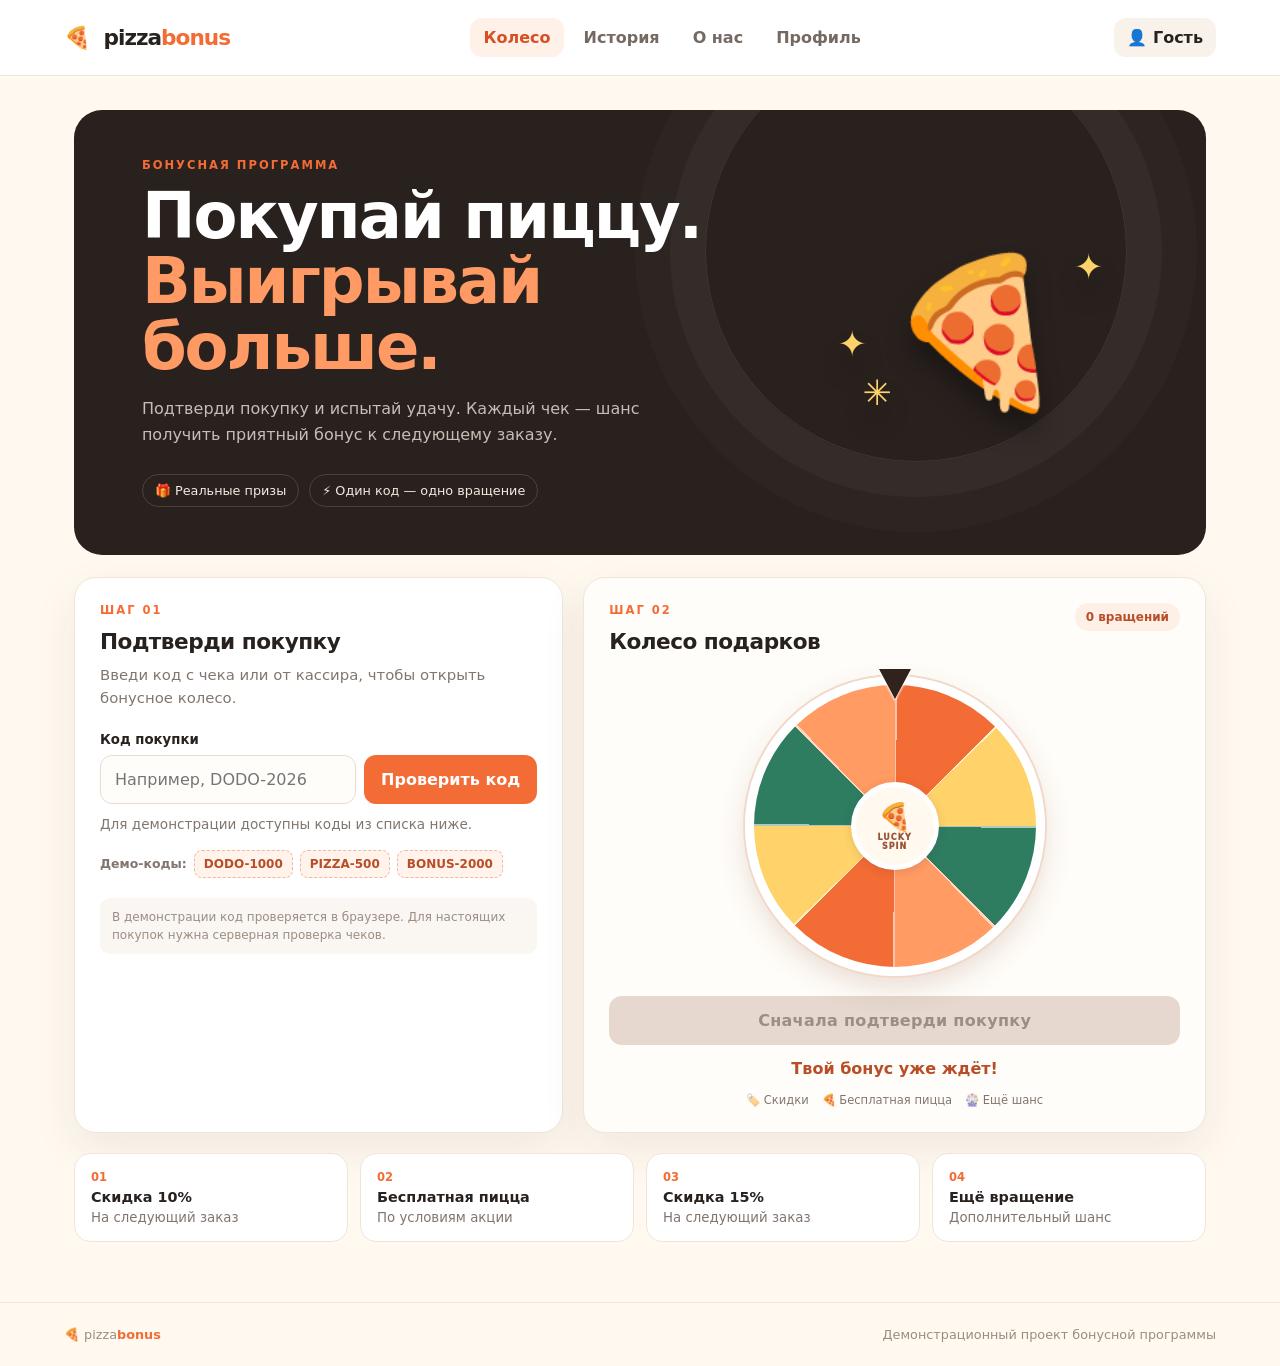
==== index.html @ da73149a "Add files via upload" ====
<!DOCTYPE html>
<html lang="ru">
<head>
  <meta charset="UTF-8">
  <meta name="viewport" content="width=device-width, initial-scale=1">
  <title>Pizza Bonus — бонусы за покупки</title>
  <link rel="stylesheet" href="style.css">
</head>
<body>
  <header class="topbar">
    <a class="brand" href="#" data-page="wheel"><span class="brand-mark">🍕</span> pizza<span>bonus</span></a>
    <nav>
      <button class="nav-link active" data-page="wheel">Колесо</button>
      <button class="nav-link" data-page="history">История</button>
      <button class="nav-link" data-page="about">О нас</button>
      <button class="nav-link" data-page="profile">Профиль</button>
    </nav>
    <button class="profile-mini" id="profileButton">👤 <span id="userLabel">Гость</span></button>
  </header>

  <main>
    <section id="page-wheel" class="page">
      <div class="hero">
        <div class="hero-copy">
          <span class="eyebrow">БОНУСНАЯ ПРОГРАММА</span>
          <h1>Покупай пиццу.<br><em>Выигрывай больше.</em></h1>
          <p>Подтверди покупку и испытай удачу. Каждый чек — шанс получить приятный бонус к следующему заказу.</p>
          <div class="hero-pills"><span>🎁 Реальные призы</span><span>⚡ Один код — одно вращение</span></div>
        </div>
        <div class="hero-art" aria-hidden="true"><div class="pizza-emoji">🍕</div><span class="spark s1">✦</span><span class="spark s2">✳</span><span class="spark s3">✦</span></div>
      </div>

      <div class="content-grid">
        <section class="panel code-panel">
          <div class="section-kicker">ШАГ 01</div>
          <h2>Подтверди покупку</h2>
          <p class="muted">Введи код с чека или от кассира, чтобы открыть бонусное колесо.</p>
          <label for="codeInput">Код покупки</label>
          <div class="code-row"><input id="codeInput" type="text" placeholder="Например, DODO-2026" autocomplete="off"><button id="checkCode">Проверить код</button></div>
          <div id="codeMessage" class="message" aria-live="polite">Для демонстрации доступны коды из списка ниже.</div>
          <div class="demo-codes"><b>Демо-коды:</b><button class="code-chip" data-code="DODO-1000">DODO-1000</button><button class="code-chip" data-code="PIZZA-500">PIZZA-500</button><button class="code-chip" data-code="BONUS-2000">BONUS-2000</button></div>
          <div class="purchase-note">В демонстрации код проверяется в браузере. Для настоящих покупок нужна серверная проверка чеков.</div>
        </section>

        <section class="panel wheel-panel">
          <div class="wheel-heading"><div><div class="section-kicker">ШАГ 02</div><h2>Колесо подарков</h2></div><span class="turns" id="turnsLabel">0 вращений</span></div>
          <div class="wheel-area">
            <div class="pointer"></div>
            <div class="wheel" id="wheel"><div class="wheel-center">🍕<small>LUCKY<br>SPIN</small></div></div>
          </div>
          <button id="spinButton" class="spin-button" disabled>Сначала подтверди покупку</button>
          <div id="prizeResult" class="prize-result">Твой бонус уже ждёт!</div>
          <div class="prize-legend"><span>🏷️ Скидки</span><span>🍕 Бесплатная пицца</span><span>🎡 Ещё шанс</span></div>
        </section>
      </div>

      <section class="prize-strip">
        <div><span>01</span><b>Скидка 10%</b><small>На следующий заказ</small></div>
        <div><span>02</span><b>Бесплатная пицца</b><small>По условиям акции</small></div>
        <div><span>03</span><b>Скидка 15%</b><small>На следующий заказ</small></div>
        <div><span>04</span><b>Ещё вращение</b><small>Дополнительный шанс</small></div>
      </section>
    </section>

    <section id="page-history" class="page hidden">
      <div class="page-title"><span class="eyebrow">ТВОЯ АКТИВНОСТЬ</span><h1>История вращений</h1><p>Все полученные бонусы собраны здесь.</p></div>
      <div class="panel"><div id="historyList" class="history-list"><div class="empty-state">Пока нет вращений. Подтверди покупку и попробуй удачу! 🎁</div></div></div>
    </section>

    <section id="page-about" class="page hidden">
      <div class="page-title"><span class="eyebrow">PIZZA BONUS</span><h1>Больше радости<br><em>с каждой покупкой.</em></h1><p>Мы превращаем обычный чек в возможность получить приятный подарок.</p></div>
      <div class="about-grid">
        <article class="panel about-card"><div class="about-icon">🧾</div><h2>1. Соверши покупку</h2><p>Сделай заказ в участвующей пиццерии и получи уникальный код подтверждения.</p></article>
        <article class="panel about-card"><div class="about-icon">🔐</div><h2>2. Подтверди чек</h2><p>Введи код на сайте. После проверки тебе станет доступно вращение колеса.</p></article>
        <article class="panel about-card"><div class="about-icon">🎉</div><h2>3. Забери бонус</h2><p>Получи скидку или подарок и используй его согласно условиям акции.</p></article>
      </div>
      <div class="panel terms"><h2>Правила участия</h2><ul><li>Каждый код покупки можно использовать только один раз.</li><li>Сумма и условия покупки определяются организатором акции.</li><li>Выигранный бонус сохраняется в истории браузера в этой демонстрационной версии.</li><li>Срок действия и условия использования приза должны быть указаны при запуске реальной акции.</li></ul></div>
    </section>

    <section id="page-profile" class="page hidden">
      <div class="page-title"><span class="eyebrow">ЛИЧНЫЙ КАБИНЕТ</span><h1>Твой профиль</h1><p>Профиль необязателен — можно участвовать и без регистрации.</p></div>
      <div class="profile-grid">
        <div class="panel">
          <div class="avatar">👤</div><h2>Информация о тебе</h2>
          <label for="nameInput">Как тебя называть?</label><input id="nameInput" type="text" maxlength="30" placeholder="Например, Сергей">
          <button id="saveProfile" class="primary full">Сохранить имя</button>
          <div id="profileMessage" class="message"></div>
        </div>
        <div class="panel stats-panel"><h2>Твоя статистика</h2><div class="stat"><span>Всего вращений</span><b id="profileSpins">0</b></div><div class="stat"><span>Выигранные бонусы</span><b id="profilePrizes">0</b></div><div class="stat"><span>Доступные вращения</span><b id="profileTurns">0</b></div></div>
      </div>
      <button id="resetData" class="text-button">Сбросить демонстрационные данные</button>
    </section>
  </main>

  <footer><span>🍕 pizza<strong>bonus</strong></span><span>Демонстрационный проект бонусной программы</span></footer>
  <script src="script.js"></script>
</body>
</html>
---- style.css ----
:root{--ink:#28221f;--muted:#81766f;--cream:#fff9f0;--paper:#fff;--orange:#f36b35;--orange-dark:#d94f24;--yellow:#ffd36a;--line:#f0e5d9;--green:#287d55;--shadow:0 16px 45px rgba(75,43,22,.08)}
*{box-sizing:border-box}body{margin:0;background:var(--cream);color:var(--ink);font-family:Inter,ui-sans-serif,system-ui,-apple-system,"Segoe UI",sans-serif}button,input{font:inherit}button{cursor:pointer}.topbar{height:76px;padding:0 max(5vw,22px);display:flex;align-items:center;justify-content:space-between;background:#fff;border-bottom:1px solid var(--line);position:sticky;top:0;z-index:10}.brand{text-decoration:none;color:var(--ink);font-size:1.35rem;font-weight:900;letter-spacing:-1px}.brand span:last-child,.brand-mark{color:var(--orange)}.brand-mark{margin-right:7px}.topbar nav{display:flex;gap:7px}.nav-link,.profile-mini{border:0;background:transparent;color:#756a63;padding:10px 13px;border-radius:12px;font-weight:700}.nav-link.active,.nav-link:hover{background:#fff0e8;color:var(--orange-dark)}.profile-mini{background:#f8f2eb;color:var(--ink)}main{max-width:1180px;margin:auto;padding:34px 24px 60px}.page{animation:appear .3s ease}@keyframes appear{from{opacity:.4;transform:translateY(6px)}to{opacity:1;transform:none}}.hidden{display:none!important}.hero{background:#29211e;border-radius:28px;color:#fff;padding:48px 6%;display:flex;align-items:center;justify-content:space-between;overflow:hidden;min-height:280px;position:relative}.hero:after{content:"";position:absolute;width:420px;height:420px;border:1px solid #ffffff18;border-radius:50%;right:7%;top:-70px;box-shadow:0 0 0 35px #ffffff08,0 0 0 70px #ffffff05}.hero-copy{max-width:600px;z-index:1}.eyebrow,.section-kicker{font-size:.72rem;font-weight:900;letter-spacing:2px;color:var(--orange);display:block;margin-bottom:12px}.hero h1,.page-title h1{font-size:clamp(2.2rem,5vw,4rem);line-height:1.02;letter-spacing:-2px;margin:0 0 16px}.hero h1 em,.page-title h1 em{color:#ff9a65;font-style:normal}.hero p,.page-title p{color:#c8bdb5;line-height:1.65;max-width:550px}.hero-pills{display:flex;flex-wrap:wrap;gap:10px;margin-top:25px}.hero-pills span{font-size:.8rem;border:1px solid #ffffff25;border-radius:30px;padding:8px 12px;color:#f4e9df}.hero-art{font-size:145px;z-index:1;position:relative;filter:drop-shadow(0 18px 12px #0005);margin-right:7%}.spark{position:absolute;color:var(--yellow);font-size:35px}.s1{top:0;right:-35px}.s2{bottom:5px;left:-25px}.s3{top:45%;left:-50px}.content-grid{display:grid;grid-template-columns:.88fr 1.12fr;gap:20px;margin-top:22px}.panel{background:var(--paper);border:1px solid var(--line);border-radius:22px;padding:25px;box-shadow:var(--shadow)}.panel h2{font-size:1.35rem;letter-spacing:-.5px;margin:0 0 10px}.muted{color:var(--muted);font-size:.93rem;line-height:1.55;margin:0 0 22px}.panel label{display:block;font-size:.83rem;font-weight:800;margin:16px 0 8px}.code-row{display:flex;gap:8px}.code-row input,.profile-grid input{min-width:0;flex:1;width:100%;border:1px solid #e9ddd2;border-radius:12px;padding:14px;background:#fffdfa;outline:none}.code-row input:focus,.profile-grid input:focus{border-color:var(--orange);box-shadow:0 0 0 3px #f36b3518}.code-row button,.primary{border:0;border-radius:12px;background:var(--orange);color:white;padding:0 17px;font-weight:800}.code-row button:hover,.primary:hover,.spin-button:not(:disabled):hover{background:var(--orange-dark)}.message{font-size:.85rem;color:var(--muted);min-height:22px;margin-top:12px}.message.success{color:var(--green)}.message.error{color:#c74432}.demo-codes{display:flex;align-items:center;gap:7px;flex-wrap:wrap;margin-top:12px;font-size:.78rem;color:var(--muted)}.code-chip{background:#fff3eb;color:#b94d27;border:1px dashed #f0b99e;border-radius:8px;padding:6px 9px;font-size:.75rem;font-weight:800}.purchase-note{font-size:.75rem;line-height:1.5;color:#9b8d82;background:#faf6f1;padding:10px 12px;border-radius:10px;margin-top:20px}.wheel-panel{background:#fffdf9}.wheel-heading{display:flex;justify-content:space-between;align-items:flex-start}.turns{background:#fff0e7;color:#b84d28;padding:7px 11px;border-radius:20px;font-size:.75rem;font-weight:800}.wheel-area{width:min(300px,85vw);height:min(300px,85vw);margin:12px auto 20px;position:relative}.wheel{width:100%;height:100%;border-radius:50%;border:9px solid #fff;box-shadow:0 0 0 2px #f2d8c8,0 12px 28px #7a43252b;position:relative;transition:transform 4.2s cubic-bezier(.12,.72,.12,1);background:conic-gradient(#f36b35 0deg 45deg,#ffd36a 45deg 90deg,#2e7d61 90deg 135deg,#ff9b63 135deg 180deg,#f36b35 180deg 225deg,#ffd36a 225deg 270deg,#2e7d61 270deg 315deg,#ff9b63 315deg 360deg)}.wheel:before{content:"";position:absolute;inset:0;border-radius:50%;background:repeating-conic-gradient(from 0deg,#fff9 0deg 1deg,transparent 1deg 45deg)}.wheel-center{position:absolute;z-index:1;left:50%;top:50%;transform:translate(-50%,-50%);width:88px;height:88px;border-radius:50%;background:#fff9f0;border:5px solid white;box-shadow:0 2px 10px #4222;display:flex;flex-direction:column;align-items:center;justify-content:center;font-size:27px}.wheel-center small{font-size:8px;letter-spacing:1px;font-weight:1000;color:#9a5434;text-align:center}.pointer{position:absolute;z-index:2;top:-7px;left:50%;transform:translateX(-50%);width:0;height:0;border-left:16px solid transparent;border-right:16px solid transparent;border-top:30px solid #30231d;filter:drop-shadow(0 2px 1px #fff)}.spin-button{width:100%;border:0;border-radius:13px;padding:15px;background:var(--orange);color:white;font-weight:900;letter-spacing:.3px}.spin-button:disabled{background:#e6d8ce;color:#9b8e85;cursor:not-allowed}.prize-result{text-align:center;min-height:26px;margin:14px 0 8px;font-weight:800;color:#b94d27}.prize-legend{display:flex;justify-content:center;gap:13px;flex-wrap:wrap;font-size:.72rem;color:var(--muted)}.prize-strip{display:grid;grid-template-columns:repeat(4,1fr);gap:12px;margin-top:20px}.prize-strip>div{background:#fff;border:1px solid var(--line);border-radius:16px;padding:16px;display:grid;gap:5px}.prize-strip span{color:var(--orange);font-size:.72rem;font-weight:900}.prize-strip b{font-size:.9rem}.prize-strip small{color:var(--muted)}.page-title{padding:38px 5px 25px}.page-title h1{font-size:clamp(2.3rem,5vw,3.6rem)}.page-title p{color:var(--muted)}.history-list{display:grid;gap:10px}.history-item{display:flex;align-items:center;justify-content:space-between;gap:15px;padding:15px;background:#fffaf5;border:1px solid var(--line);border-radius:14px}.history-item b{display:block}.history-item small{color:var(--muted)}.prize-tag{background:#eaf5ee;color:#287d55;padding:8px 11px;border-radius:20px;font-weight:800;font-size:.8rem;white-space:nowrap}.empty-state{text-align:center;padding:38px 15px;color:var(--muted)}.about-grid{display:grid;grid-template-columns:repeat(3,1fr);gap:16px}.about-icon{font-size:2rem;margin-bottom:18px}.about-card p,.terms li{color:var(--muted);line-height:1.65;font-size:.92rem}.terms{margin-top:18px}.terms ul{padding-left:20px}.profile-grid{display:grid;grid-template-columns:1fr 1fr;gap:18px}.avatar{width:60px;height:60px;background:#fff0e7;border-radius:18px;display:grid;place-items:center;font-size:1.8rem;margin-bottom:16px}.primary.full{width:100%;padding:13px;margin-top:13px}.stat{display:flex;justify-content:space-between;padding:17px 0;border-bottom:1px solid var(--line);color:var(--muted)}.stat b{font-size:1.2rem;color:var(--ink)}.text-button{margin-top:22px;border:0;background:transparent;color:#a18f82;text-decoration:underline;padding:8px 0}footer{border-top:1px solid var(--line);padding:24px max(5vw,22px);display:flex;justify-content:space-between;color:#9a8c81;font-size:.8rem}footer strong{color:var(--orange)}
@media(max-width:800px){.topbar{height:auto;min-height:68px;flex-wrap:wrap;padding:13px 18px;gap:10px}.topbar nav{order:3;width:100%;overflow:auto}.nav-link{white-space:nowrap;padding:8px 10px;font-size:.82rem}.profile-mini{margin-left:auto}.content-grid{grid-template-columns:1fr}.hero{padding:34px 7%;min-height:250px}.hero-art{font-size:105px;margin-right:0}.prize-strip{grid-template-columns:repeat(2,1fr)}.about-grid{grid-template-columns:1fr}.profile-grid{grid-template-columns:1fr}}
@media(max-width:480px){main{padding:20px 14px 40px}.hero{border-radius:20px}.hero-art{position:absolute;right:0;bottom:0;opacity:.25;font-size:120px}.hero-copy{position:relative;z-index:2}.hero h1{font-size:2.5rem}.panel{padding:20px}.code-row{flex-direction:column}.code-row button{padding:13px}.prize-strip{gap:8px}.prize-strip>div{padding:12px}footer{gap:8px;flex-direction:column}}
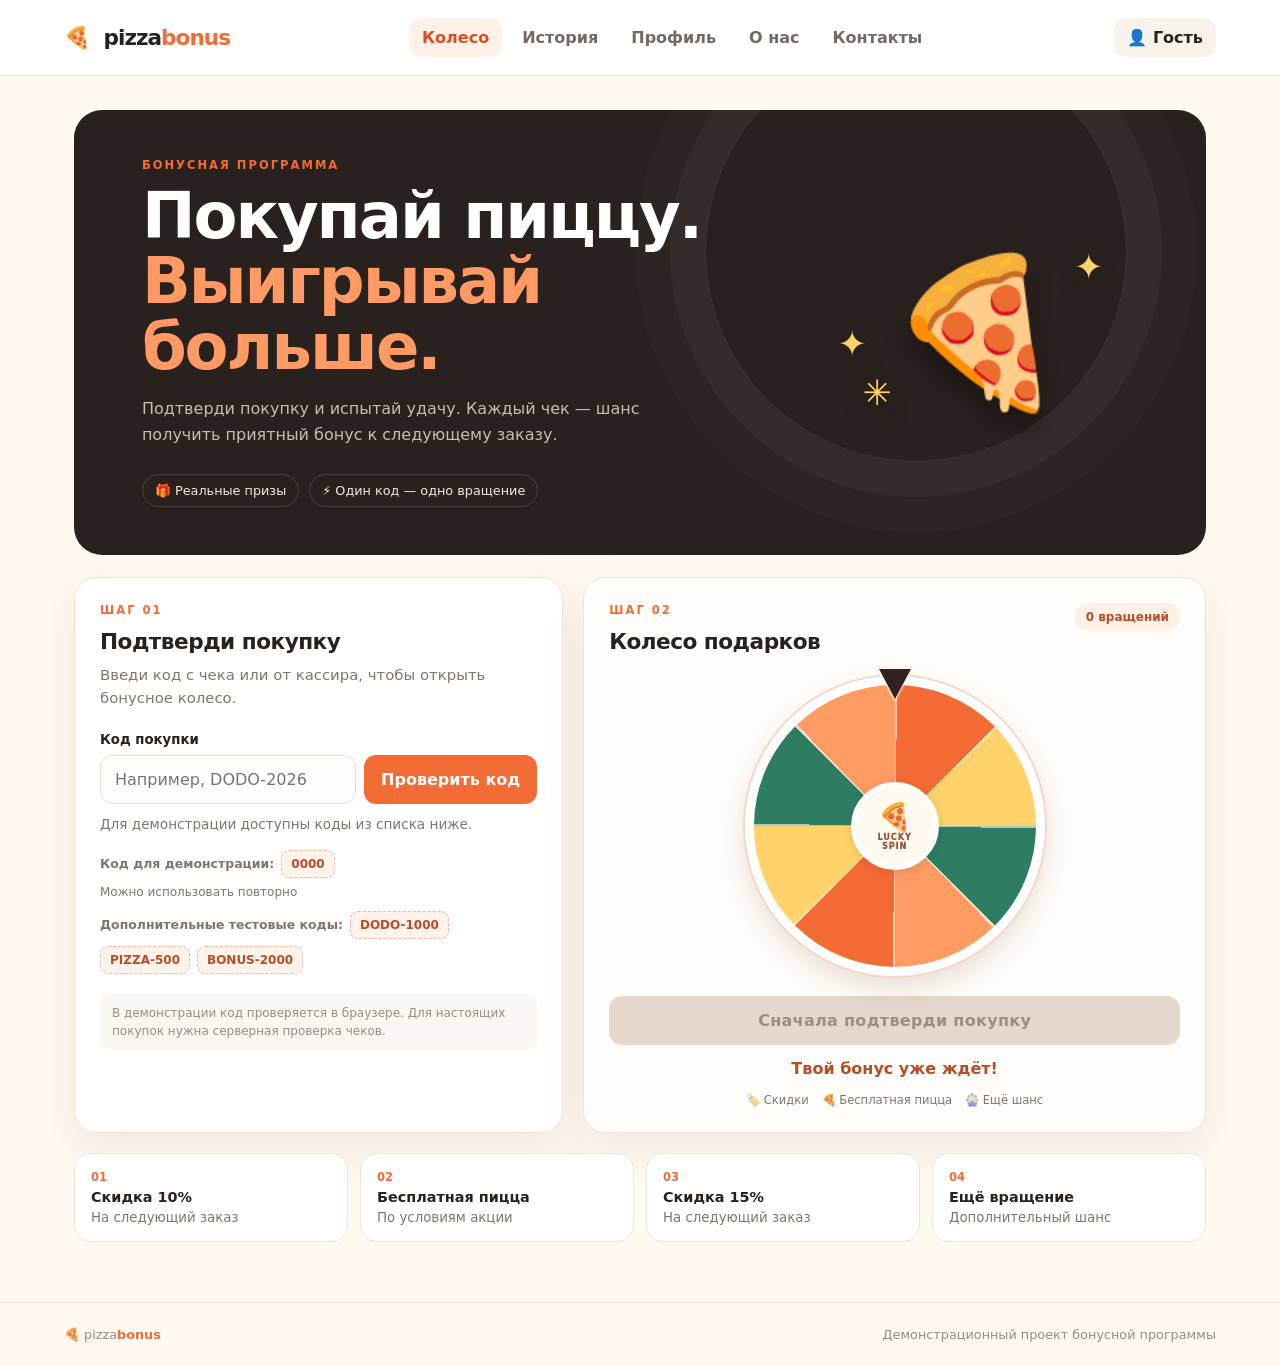
==== commit 69d5864e: "Add files via upload" ====
--- a/index.html
+++ b/index.html
@@ -12,8 +12,9 @@
     <nav>
       <button class="nav-link active" data-page="wheel">Колесо</button>
       <button class="nav-link" data-page="history">История</button>
+      <button class="nav-link" data-page="profile">Профиль</button>
       <button class="nav-link" data-page="about">О нас</button>
-      <button class="nav-link" data-page="profile">Профиль</button>
+      <button class="nav-link" data-page="contacts">Контакты</button>
     </nav>
     <button class="profile-mini" id="profileButton">👤 <span id="userLabel">Гость</span></button>
   </header>
@@ -38,7 +39,8 @@
           <label for="codeInput">Код покупки</label>
           <div class="code-row"><input id="codeInput" type="text" placeholder="Например, DODO-2026" autocomplete="off"><button id="checkCode">Проверить код</button></div>
           <div id="codeMessage" class="message" aria-live="polite">Для демонстрации доступны коды из списка ниже.</div>
-          <div class="demo-codes"><b>Демо-коды:</b><button class="code-chip" data-code="DODO-1000">DODO-1000</button><button class="code-chip" data-code="PIZZA-500">PIZZA-500</button><button class="code-chip" data-code="BONUS-2000">BONUS-2000</button></div>
+          <div class="demo-codes"><b>Код для демонстрации:</b><button class="code-chip" data-code="0000">0000</button><span class="demo-hint">Можно использовать повторно</span></div>
+          <div class="demo-codes"><b>Дополнительные тестовые коды:</b><button class="code-chip" data-code="DODO-1000">DODO-1000</button><button class="code-chip" data-code="PIZZA-500">PIZZA-500</button><button class="code-chip" data-code="BONUS-2000">BONUS-2000</button></div>
           <div class="purchase-note">В демонстрации код проверяется в браузере. Для настоящих покупок нужна серверная проверка чеков.</div>
         </section>
 
@@ -74,7 +76,8 @@
         <article class="panel about-card"><div class="about-icon">🔐</div><h2>2. Подтверди чек</h2><p>Введи код на сайте. После проверки тебе станет доступно вращение колеса.</p></article>
         <article class="panel about-card"><div class="about-icon">🎉</div><h2>3. Забери бонус</h2><p>Получи скидку или подарок и используй его согласно условиям акции.</p></article>
       </div>
-      <div class="panel terms"><h2>Правила участия</h2><ul><li>Каждый код покупки можно использовать только один раз.</li><li>Сумма и условия покупки определяются организатором акции.</li><li>Выигранный бонус сохраняется в истории браузера в этой демонстрационной версии.</li><li>Срок действия и условия использования приза должны быть указаны при запуске реальной акции.</li></ul></div>
+      <div class="panel terms"><h2>Правила участия</h2><ul><li>Каждый обычный код покупки можно использовать только один раз.</li><li>Код 0000 предназначен только для демонстрации и может использоваться повторно.</li><li>Сумма и условия покупки определяются организатором акции.</li><li>Выигранный бонус сохраняется в истории браузера в этой демонстрационной версии.</li><li>Срок действия и условия использования приза должны быть указаны при запуске реальной акции.</li></ul></div>
+      <div class="location-note"><span>📍</span><div><b>Место создания проекта</b><small>Нижний Новгород, ВГУВТ</small></div></div>
     </section>
 
     <section id="page-profile" class="page hidden">
@@ -90,6 +93,14 @@
       </div>
       <button id="resetData" class="text-button">Сбросить демонстрационные данные</button>
     </section>
+
+    <section id="page-contacts" class="page hidden">
+      <div class="page-title"><span class="eyebrow">СВЯЗЬ С АВТОРАМИ</span><h1>Контакты</h1><p>Создатели и разработчики проекта Pizza Bonus.</p></div>
+      <div class="contacts-grid">
+        <article class="panel contact-card"><div class="contact-avatar">👨‍💻</div><span class="section-kicker">СОЗДАТЕЛЬ 01</span><h2>Имя первого создателя</h2><p>Здесь можно указать контактные данные: телефон, электронную почту или Telegram.</p><div class="contact-placeholder">Контактные данные будут добавлены</div></article>
+        <article class="panel contact-card"><div class="contact-avatar">👨‍💻</div><span class="section-kicker">СОЗДАТЕЛЬ 02</span><h2>Имя второго создателя</h2><p>Здесь можно указать контактные данные: телефон, электронную почту или Telegram.</p><div class="contact-placeholder">Контактные данные будут добавлены</div></article>
+      </div>
+    </section>
   </main>
 
   <footer><span>🍕 pizza<strong>bonus</strong></span><span>Демонстрационный проект бонусной программы</span></footer>
--- a/style.css
+++ b/style.css
@@ -2,3 +2,7 @@
 *{box-sizing:border-box}body{margin:0;background:var(--cream);color:var(--ink);font-family:Inter,ui-sans-serif,system-ui,-apple-system,"Segoe UI",sans-serif}button,input{font:inherit}button{cursor:pointer}.topbar{height:76px;padding:0 max(5vw,22px);display:flex;align-items:center;justify-content:space-between;background:#fff;border-bottom:1px solid var(--line);position:sticky;top:0;z-index:10}.brand{text-decoration:none;color:var(--ink);font-size:1.35rem;font-weight:900;letter-spacing:-1px}.brand span:last-child,.brand-mark{color:var(--orange)}.brand-mark{margin-right:7px}.topbar nav{display:flex;gap:7px}.nav-link,.profile-mini{border:0;background:transparent;color:#756a63;padding:10px 13px;border-radius:12px;font-weight:700}.nav-link.active,.nav-link:hover{background:#fff0e8;color:var(--orange-dark)}.profile-mini{background:#f8f2eb;color:var(--ink)}main{max-width:1180px;margin:auto;padding:34px 24px 60px}.page{animation:appear .3s ease}@keyframes appear{from{opacity:.4;transform:translateY(6px)}to{opacity:1;transform:none}}.hidden{display:none!important}.hero{background:#29211e;border-radius:28px;color:#fff;padding:48px 6%;display:flex;align-items:center;justify-content:space-between;overflow:hidden;min-height:280px;position:relative}.hero:after{content:"";position:absolute;width:420px;height:420px;border:1px solid #ffffff18;border-radius:50%;right:7%;top:-70px;box-shadow:0 0 0 35px #ffffff08,0 0 0 70px #ffffff05}.hero-copy{max-width:600px;z-index:1}.eyebrow,.section-kicker{font-size:.72rem;font-weight:900;letter-spacing:2px;color:var(--orange);display:block;margin-bottom:12px}.hero h1,.page-title h1{font-size:clamp(2.2rem,5vw,4rem);line-height:1.02;letter-spacing:-2px;margin:0 0 16px}.hero h1 em,.page-title h1 em{color:#ff9a65;font-style:normal}.hero p,.page-title p{color:#c8bdb5;line-height:1.65;max-width:550px}.hero-pills{display:flex;flex-wrap:wrap;gap:10px;margin-top:25px}.hero-pills span{font-size:.8rem;border:1px solid #ffffff25;border-radius:30px;padding:8px 12px;color:#f4e9df}.hero-art{font-size:145px;z-index:1;position:relative;filter:drop-shadow(0 18px 12px #0005);margin-right:7%}.spark{position:absolute;color:var(--yellow);font-size:35px}.s1{top:0;right:-35px}.s2{bottom:5px;left:-25px}.s3{top:45%;left:-50px}.content-grid{display:grid;grid-template-columns:.88fr 1.12fr;gap:20px;margin-top:22px}.panel{background:var(--paper);border:1px solid var(--line);border-radius:22px;padding:25px;box-shadow:var(--shadow)}.panel h2{font-size:1.35rem;letter-spacing:-.5px;margin:0 0 10px}.muted{color:var(--muted);font-size:.93rem;line-height:1.55;margin:0 0 22px}.panel label{display:block;font-size:.83rem;font-weight:800;margin:16px 0 8px}.code-row{display:flex;gap:8px}.code-row input,.profile-grid input{min-width:0;flex:1;width:100%;border:1px solid #e9ddd2;border-radius:12px;padding:14px;background:#fffdfa;outline:none}.code-row input:focus,.profile-grid input:focus{border-color:var(--orange);box-shadow:0 0 0 3px #f36b3518}.code-row button,.primary{border:0;border-radius:12px;background:var(--orange);color:white;padding:0 17px;font-weight:800}.code-row button:hover,.primary:hover,.spin-button:not(:disabled):hover{background:var(--orange-dark)}.message{font-size:.85rem;color:var(--muted);min-height:22px;margin-top:12px}.message.success{color:var(--green)}.message.error{color:#c74432}.demo-codes{display:flex;align-items:center;gap:7px;flex-wrap:wrap;margin-top:12px;font-size:.78rem;color:var(--muted)}.code-chip{background:#fff3eb;color:#b94d27;border:1px dashed #f0b99e;border-radius:8px;padding:6px 9px;font-size:.75rem;font-weight:800}.purchase-note{font-size:.75rem;line-height:1.5;color:#9b8d82;background:#faf6f1;padding:10px 12px;border-radius:10px;margin-top:20px}.wheel-panel{background:#fffdf9}.wheel-heading{display:flex;justify-content:space-between;align-items:flex-start}.turns{background:#fff0e7;color:#b84d28;padding:7px 11px;border-radius:20px;font-size:.75rem;font-weight:800}.wheel-area{width:min(300px,85vw);height:min(300px,85vw);margin:12px auto 20px;position:relative}.wheel{width:100%;height:100%;border-radius:50%;border:9px solid #fff;box-shadow:0 0 0 2px #f2d8c8,0 12px 28px #7a43252b;position:relative;transition:transform 4.2s cubic-bezier(.12,.72,.12,1);background:conic-gradient(#f36b35 0deg 45deg,#ffd36a 45deg 90deg,#2e7d61 90deg 135deg,#ff9b63 135deg 180deg,#f36b35 180deg 225deg,#ffd36a 225deg 270deg,#2e7d61 270deg 315deg,#ff9b63 315deg 360deg)}.wheel:before{content:"";position:absolute;inset:0;border-radius:50%;background:repeating-conic-gradient(from 0deg,#fff9 0deg 1deg,transparent 1deg 45deg)}.wheel-center{position:absolute;z-index:1;left:50%;top:50%;transform:translate(-50%,-50%);width:88px;height:88px;border-radius:50%;background:#fff9f0;border:5px solid white;box-shadow:0 2px 10px #4222;display:flex;flex-direction:column;align-items:center;justify-content:center;font-size:27px}.wheel-center small{font-size:8px;letter-spacing:1px;font-weight:1000;color:#9a5434;text-align:center}.pointer{position:absolute;z-index:2;top:-7px;left:50%;transform:translateX(-50%);width:0;height:0;border-left:16px solid transparent;border-right:16px solid transparent;border-top:30px solid #30231d;filter:drop-shadow(0 2px 1px #fff)}.spin-button{width:100%;border:0;border-radius:13px;padding:15px;background:var(--orange);color:white;font-weight:900;letter-spacing:.3px}.spin-button:disabled{background:#e6d8ce;color:#9b8e85;cursor:not-allowed}.prize-result{text-align:center;min-height:26px;margin:14px 0 8px;font-weight:800;color:#b94d27}.prize-legend{display:flex;justify-content:center;gap:13px;flex-wrap:wrap;font-size:.72rem;color:var(--muted)}.prize-strip{display:grid;grid-template-columns:repeat(4,1fr);gap:12px;margin-top:20px}.prize-strip>div{background:#fff;border:1px solid var(--line);border-radius:16px;padding:16px;display:grid;gap:5px}.prize-strip span{color:var(--orange);font-size:.72rem;font-weight:900}.prize-strip b{font-size:.9rem}.prize-strip small{color:var(--muted)}.page-title{padding:38px 5px 25px}.page-title h1{font-size:clamp(2.3rem,5vw,3.6rem)}.page-title p{color:var(--muted)}.history-list{display:grid;gap:10px}.history-item{display:flex;align-items:center;justify-content:space-between;gap:15px;padding:15px;background:#fffaf5;border:1px solid var(--line);border-radius:14px}.history-item b{display:block}.history-item small{color:var(--muted)}.prize-tag{background:#eaf5ee;color:#287d55;padding:8px 11px;border-radius:20px;font-weight:800;font-size:.8rem;white-space:nowrap}.empty-state{text-align:center;padding:38px 15px;color:var(--muted)}.about-grid{display:grid;grid-template-columns:repeat(3,1fr);gap:16px}.about-icon{font-size:2rem;margin-bottom:18px}.about-card p,.terms li{color:var(--muted);line-height:1.65;font-size:.92rem}.terms{margin-top:18px}.terms ul{padding-left:20px}.profile-grid{display:grid;grid-template-columns:1fr 1fr;gap:18px}.avatar{width:60px;height:60px;background:#fff0e7;border-radius:18px;display:grid;place-items:center;font-size:1.8rem;margin-bottom:16px}.primary.full{width:100%;padding:13px;margin-top:13px}.stat{display:flex;justify-content:space-between;padding:17px 0;border-bottom:1px solid var(--line);color:var(--muted)}.stat b{font-size:1.2rem;color:var(--ink)}.text-button{margin-top:22px;border:0;background:transparent;color:#a18f82;text-decoration:underline;padding:8px 0}footer{border-top:1px solid var(--line);padding:24px max(5vw,22px);display:flex;justify-content:space-between;color:#9a8c81;font-size:.8rem}footer strong{color:var(--orange)}
 @media(max-width:800px){.topbar{height:auto;min-height:68px;flex-wrap:wrap;padding:13px 18px;gap:10px}.topbar nav{order:3;width:100%;overflow:auto}.nav-link{white-space:nowrap;padding:8px 10px;font-size:.82rem}.profile-mini{margin-left:auto}.content-grid{grid-template-columns:1fr}.hero{padding:34px 7%;min-height:250px}.hero-art{font-size:105px;margin-right:0}.prize-strip{grid-template-columns:repeat(2,1fr)}.about-grid{grid-template-columns:1fr}.profile-grid{grid-template-columns:1fr}}
 @media(max-width:480px){main{padding:20px 14px 40px}.hero{border-radius:20px}.hero-art{position:absolute;right:0;bottom:0;opacity:.25;font-size:120px}.hero-copy{position:relative;z-index:2}.hero h1{font-size:2.5rem}.panel{padding:20px}.code-row{flex-direction:column}.code-row button{padding:13px}.prize-strip{gap:8px}.prize-strip>div{padding:12px}footer{gap:8px;flex-direction:column}}
+
+/* Дополнительные блоки проекта */
+.demo-hint{color:var(--muted);font-size:.75rem}.location-note{display:flex;align-items:center;gap:13px;margin-top:18px;padding:18px 20px;background:#fff;border:1px solid var(--line);border-radius:16px}.location-note>span{font-size:1.7rem}.location-note b,.location-note small{display:block}.location-note small{color:var(--muted);margin-top:4px}.contacts-grid{display:grid;grid-template-columns:repeat(2,minmax(0,1fr));gap:18px}.contact-card{min-height:250px}.contact-avatar{width:58px;height:58px;display:grid;place-items:center;border-radius:17px;background:#fff0e7;font-size:1.8rem;margin-bottom:18px}.contact-card h2{margin:0 0 9px}.contact-card p{color:var(--muted);line-height:1.6;font-size:.92rem}.contact-placeholder{margin-top:18px;padding:11px 13px;border-radius:10px;background:#faf6f1;color:#9b8d82;font-size:.82rem}
+@media(max-width:800px){.contacts-grid{grid-template-columns:1fr}}
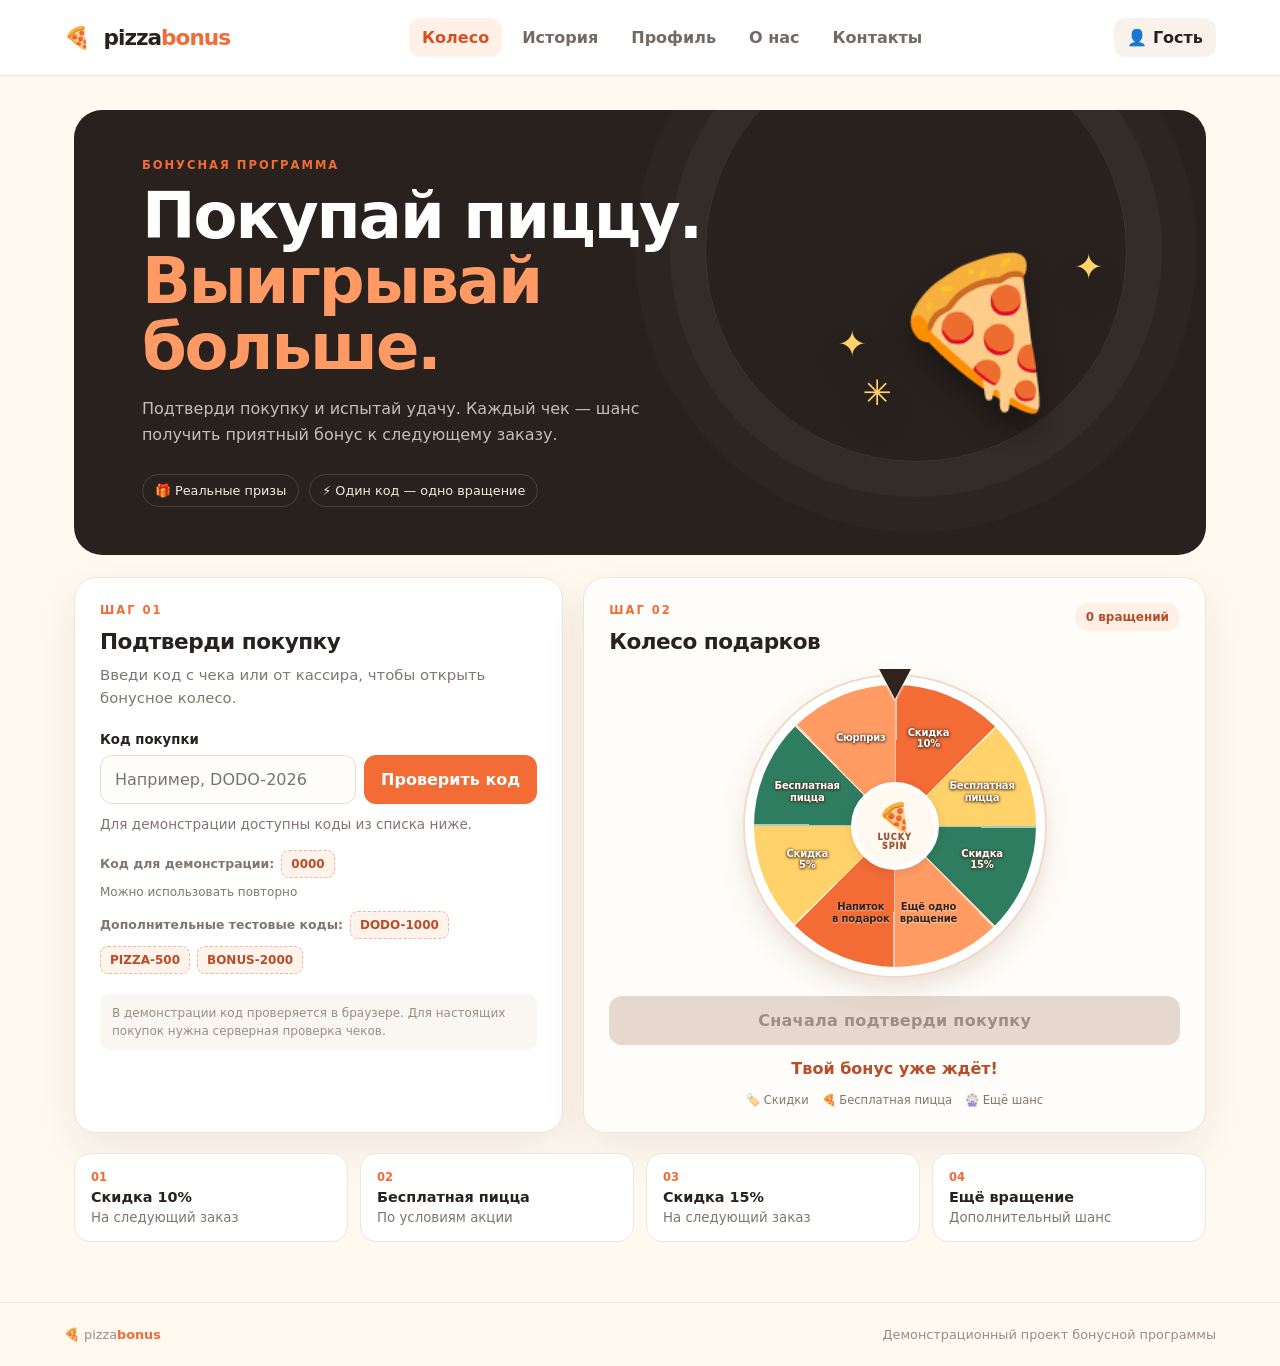
==== commit a2ce135b: "Add files via upload" ====
--- a/index.html
+++ b/index.html
@@ -48,7 +48,17 @@
           <div class="wheel-heading"><div><div class="section-kicker">ШАГ 02</div><h2>Колесо подарков</h2></div><span class="turns" id="turnsLabel">0 вращений</span></div>
           <div class="wheel-area">
             <div class="pointer"></div>
-            <div class="wheel" id="wheel"><div class="wheel-center">🍕<small>LUCKY<br>SPIN</small></div></div>
+            <div class="wheel" id="wheel">
+              <span class="wheel-label">Скидка<br>10%</span>
+              <span class="wheel-label">Бесплатная<br>пицца</span>
+              <span class="wheel-label">Скидка<br>15%</span>
+              <span class="wheel-label">Ещё одно<br>вращение</span>
+              <span class="wheel-label">Напиток<br>в подарок</span>
+              <span class="wheel-label">Скидка<br>5%</span>
+              <span class="wheel-label">Бесплатная<br>пицца</span>
+              <span class="wheel-label">Сюрприз</span>
+              <div class="wheel-center">🍕<small>LUCKY<br>SPIN</small></div>
+            </div>
           </div>
           <button id="spinButton" class="spin-button" disabled>Сначала подтверди покупку</button>
           <div id="prizeResult" class="prize-result">Твой бонус уже ждёт!</div>
--- a/style.css
+++ b/style.css
@@ -1,5 +1,15 @@
 :root{--ink:#28221f;--muted:#81766f;--cream:#fff9f0;--paper:#fff;--orange:#f36b35;--orange-dark:#d94f24;--yellow:#ffd36a;--line:#f0e5d9;--green:#287d55;--shadow:0 16px 45px rgba(75,43,22,.08)}
-*{box-sizing:border-box}body{margin:0;background:var(--cream);color:var(--ink);font-family:Inter,ui-sans-serif,system-ui,-apple-system,"Segoe UI",sans-serif}button,input{font:inherit}button{cursor:pointer}.topbar{height:76px;padding:0 max(5vw,22px);display:flex;align-items:center;justify-content:space-between;background:#fff;border-bottom:1px solid var(--line);position:sticky;top:0;z-index:10}.brand{text-decoration:none;color:var(--ink);font-size:1.35rem;font-weight:900;letter-spacing:-1px}.brand span:last-child,.brand-mark{color:var(--orange)}.brand-mark{margin-right:7px}.topbar nav{display:flex;gap:7px}.nav-link,.profile-mini{border:0;background:transparent;color:#756a63;padding:10px 13px;border-radius:12px;font-weight:700}.nav-link.active,.nav-link:hover{background:#fff0e8;color:var(--orange-dark)}.profile-mini{background:#f8f2eb;color:var(--ink)}main{max-width:1180px;margin:auto;padding:34px 24px 60px}.page{animation:appear .3s ease}@keyframes appear{from{opacity:.4;transform:translateY(6px)}to{opacity:1;transform:none}}.hidden{display:none!important}.hero{background:#29211e;border-radius:28px;color:#fff;padding:48px 6%;display:flex;align-items:center;justify-content:space-between;overflow:hidden;min-height:280px;position:relative}.hero:after{content:"";position:absolute;width:420px;height:420px;border:1px solid #ffffff18;border-radius:50%;right:7%;top:-70px;box-shadow:0 0 0 35px #ffffff08,0 0 0 70px #ffffff05}.hero-copy{max-width:600px;z-index:1}.eyebrow,.section-kicker{font-size:.72rem;font-weight:900;letter-spacing:2px;color:var(--orange);display:block;margin-bottom:12px}.hero h1,.page-title h1{font-size:clamp(2.2rem,5vw,4rem);line-height:1.02;letter-spacing:-2px;margin:0 0 16px}.hero h1 em,.page-title h1 em{color:#ff9a65;font-style:normal}.hero p,.page-title p{color:#c8bdb5;line-height:1.65;max-width:550px}.hero-pills{display:flex;flex-wrap:wrap;gap:10px;margin-top:25px}.hero-pills span{font-size:.8rem;border:1px solid #ffffff25;border-radius:30px;padding:8px 12px;color:#f4e9df}.hero-art{font-size:145px;z-index:1;position:relative;filter:drop-shadow(0 18px 12px #0005);margin-right:7%}.spark{position:absolute;color:var(--yellow);font-size:35px}.s1{top:0;right:-35px}.s2{bottom:5px;left:-25px}.s3{top:45%;left:-50px}.content-grid{display:grid;grid-template-columns:.88fr 1.12fr;gap:20px;margin-top:22px}.panel{background:var(--paper);border:1px solid var(--line);border-radius:22px;padding:25px;box-shadow:var(--shadow)}.panel h2{font-size:1.35rem;letter-spacing:-.5px;margin:0 0 10px}.muted{color:var(--muted);font-size:.93rem;line-height:1.55;margin:0 0 22px}.panel label{display:block;font-size:.83rem;font-weight:800;margin:16px 0 8px}.code-row{display:flex;gap:8px}.code-row input,.profile-grid input{min-width:0;flex:1;width:100%;border:1px solid #e9ddd2;border-radius:12px;padding:14px;background:#fffdfa;outline:none}.code-row input:focus,.profile-grid input:focus{border-color:var(--orange);box-shadow:0 0 0 3px #f36b3518}.code-row button,.primary{border:0;border-radius:12px;background:var(--orange);color:white;padding:0 17px;font-weight:800}.code-row button:hover,.primary:hover,.spin-button:not(:disabled):hover{background:var(--orange-dark)}.message{font-size:.85rem;color:var(--muted);min-height:22px;margin-top:12px}.message.success{color:var(--green)}.message.error{color:#c74432}.demo-codes{display:flex;align-items:center;gap:7px;flex-wrap:wrap;margin-top:12px;font-size:.78rem;color:var(--muted)}.code-chip{background:#fff3eb;color:#b94d27;border:1px dashed #f0b99e;border-radius:8px;padding:6px 9px;font-size:.75rem;font-weight:800}.purchase-note{font-size:.75rem;line-height:1.5;color:#9b8d82;background:#faf6f1;padding:10px 12px;border-radius:10px;margin-top:20px}.wheel-panel{background:#fffdf9}.wheel-heading{display:flex;justify-content:space-between;align-items:flex-start}.turns{background:#fff0e7;color:#b84d28;padding:7px 11px;border-radius:20px;font-size:.75rem;font-weight:800}.wheel-area{width:min(300px,85vw);height:min(300px,85vw);margin:12px auto 20px;position:relative}.wheel{width:100%;height:100%;border-radius:50%;border:9px solid #fff;box-shadow:0 0 0 2px #f2d8c8,0 12px 28px #7a43252b;position:relative;transition:transform 4.2s cubic-bezier(.12,.72,.12,1);background:conic-gradient(#f36b35 0deg 45deg,#ffd36a 45deg 90deg,#2e7d61 90deg 135deg,#ff9b63 135deg 180deg,#f36b35 180deg 225deg,#ffd36a 225deg 270deg,#2e7d61 270deg 315deg,#ff9b63 315deg 360deg)}.wheel:before{content:"";position:absolute;inset:0;border-radius:50%;background:repeating-conic-gradient(from 0deg,#fff9 0deg 1deg,transparent 1deg 45deg)}.wheel-center{position:absolute;z-index:1;left:50%;top:50%;transform:translate(-50%,-50%);width:88px;height:88px;border-radius:50%;background:#fff9f0;border:5px solid white;box-shadow:0 2px 10px #4222;display:flex;flex-direction:column;align-items:center;justify-content:center;font-size:27px}.wheel-center small{font-size:8px;letter-spacing:1px;font-weight:1000;color:#9a5434;text-align:center}.pointer{position:absolute;z-index:2;top:-7px;left:50%;transform:translateX(-50%);width:0;height:0;border-left:16px solid transparent;border-right:16px solid transparent;border-top:30px solid #30231d;filter:drop-shadow(0 2px 1px #fff)}.spin-button{width:100%;border:0;border-radius:13px;padding:15px;background:var(--orange);color:white;font-weight:900;letter-spacing:.3px}.spin-button:disabled{background:#e6d8ce;color:#9b8e85;cursor:not-allowed}.prize-result{text-align:center;min-height:26px;margin:14px 0 8px;font-weight:800;color:#b94d27}.prize-legend{display:flex;justify-content:center;gap:13px;flex-wrap:wrap;font-size:.72rem;color:var(--muted)}.prize-strip{display:grid;grid-template-columns:repeat(4,1fr);gap:12px;margin-top:20px}.prize-strip>div{background:#fff;border:1px solid var(--line);border-radius:16px;padding:16px;display:grid;gap:5px}.prize-strip span{color:var(--orange);font-size:.72rem;font-weight:900}.prize-strip b{font-size:.9rem}.prize-strip small{color:var(--muted)}.page-title{padding:38px 5px 25px}.page-title h1{font-size:clamp(2.3rem,5vw,3.6rem)}.page-title p{color:var(--muted)}.history-list{display:grid;gap:10px}.history-item{display:flex;align-items:center;justify-content:space-between;gap:15px;padding:15px;background:#fffaf5;border:1px solid var(--line);border-radius:14px}.history-item b{display:block}.history-item small{color:var(--muted)}.prize-tag{background:#eaf5ee;color:#287d55;padding:8px 11px;border-radius:20px;font-weight:800;font-size:.8rem;white-space:nowrap}.empty-state{text-align:center;padding:38px 15px;color:var(--muted)}.about-grid{display:grid;grid-template-columns:repeat(3,1fr);gap:16px}.about-icon{font-size:2rem;margin-bottom:18px}.about-card p,.terms li{color:var(--muted);line-height:1.65;font-size:.92rem}.terms{margin-top:18px}.terms ul{padding-left:20px}.profile-grid{display:grid;grid-template-columns:1fr 1fr;gap:18px}.avatar{width:60px;height:60px;background:#fff0e7;border-radius:18px;display:grid;place-items:center;font-size:1.8rem;margin-bottom:16px}.primary.full{width:100%;padding:13px;margin-top:13px}.stat{display:flex;justify-content:space-between;padding:17px 0;border-bottom:1px solid var(--line);color:var(--muted)}.stat b{font-size:1.2rem;color:var(--ink)}.text-button{margin-top:22px;border:0;background:transparent;color:#a18f82;text-decoration:underline;padding:8px 0}footer{border-top:1px solid var(--line);padding:24px max(5vw,22px);display:flex;justify-content:space-between;color:#9a8c81;font-size:.8rem}footer strong{color:var(--orange)}
+*{box-sizing:border-box}body{margin:0;background:var(--cream);color:var(--ink);font-family:Inter,ui-sans-serif,system-ui,-apple-system,"Segoe UI",sans-serif}button,input{font:inherit}button{cursor:pointer}.topbar{height:76px;padding:0 max(5vw,22px);display:flex;align-items:center;justify-content:space-between;background:#fff;border-bottom:1px solid var(--line);position:sticky;top:0;z-index:10}.brand{text-decoration:none;color:var(--ink);font-size:1.35rem;font-weight:900;letter-spacing:-1px}.brand span:last-child,.brand-mark{color:var(--orange)}.brand-mark{margin-right:7px}.topbar nav{display:flex;gap:7px}.nav-link,.profile-mini{border:0;background:transparent;color:#756a63;padding:10px 13px;border-radius:12px;font-weight:700}.nav-link.active,.nav-link:hover{background:#fff0e8;color:var(--orange-dark)}.profile-mini{background:#f8f2eb;color:var(--ink)}main{max-width:1180px;margin:auto;padding:34px 24px 60px}.page{animation:appear .3s ease}@keyframes appear{from{opacity:.4;transform:translateY(6px)}to{opacity:1;transform:none}}.hidden{display:none!important}.hero{background:#29211e;border-radius:28px;color:#fff;padding:48px 6%;display:flex;align-items:center;justify-content:space-between;overflow:hidden;min-height:280px;position:relative}.hero:after{content:"";position:absolute;width:420px;height:420px;border:1px solid #ffffff18;border-radius:50%;right:7%;top:-70px;box-shadow:0 0 0 35px #ffffff08,0 0 0 70px #ffffff05}.hero-copy{max-width:600px;z-index:1}.eyebrow,.section-kicker{font-size:.72rem;font-weight:900;letter-spacing:2px;color:var(--orange);display:block;margin-bottom:12px}.hero h1,.page-title h1{font-size:clamp(2.2rem,5vw,4rem);line-height:1.02;letter-spacing:-2px;margin:0 0 16px}.hero h1 em,.page-title h1 em{color:#ff9a65;font-style:normal}.hero p,.page-title p{color:#c8bdb5;line-height:1.65;max-width:550px}.hero-pills{display:flex;flex-wrap:wrap;gap:10px;margin-top:25px}.hero-pills span{font-size:.8rem;border:1px solid #ffffff25;border-radius:30px;padding:8px 12px;color:#f4e9df}.hero-art{font-size:145px;z-index:1;position:relative;filter:drop-shadow(0 18px 12px #0005);margin-right:7%}.spark{position:absolute;color:var(--yellow);font-size:35px}.s1{top:0;right:-35px}.s2{bottom:5px;left:-25px}.s3{top:45%;left:-50px}.content-grid{display:grid;grid-template-columns:.88fr 1.12fr;gap:20px;margin-top:22px}.panel{background:var(--paper);border:1px solid var(--line);border-radius:22px;padding:25px;box-shadow:var(--shadow)}.panel h2{font-size:1.35rem;letter-spacing:-.5px;margin:0 0 10px}.muted{color:var(--muted);font-size:.93rem;line-height:1.55;margin:0 0 22px}.panel label{display:block;font-size:.83rem;font-weight:800;margin:16px 0 8px}.code-row{display:flex;gap:8px}.code-row input,.profile-grid input{min-width:0;flex:1;width:100%;border:1px solid #e9ddd2;border-radius:12px;padding:14px;background:#fffdfa;outline:none}.code-row input:focus,.profile-grid input:focus{border-color:var(--orange);box-shadow:0 0 0 3px #f36b3518}.code-row button,.primary{border:0;border-radius:12px;background:var(--orange);color:white;padding:0 17px;font-weight:800}.code-row button:hover,.primary:hover,.spin-button:not(:disabled):hover{background:var(--orange-dark)}.message{font-size:.85rem;color:var(--muted);min-height:22px;margin-top:12px}.message.success{color:var(--green)}.message.error{color:#c74432}.demo-codes{display:flex;align-items:center;gap:7px;flex-wrap:wrap;margin-top:12px;font-size:.78rem;color:var(--muted)}.code-chip{background:#fff3eb;color:#b94d27;border:1px dashed #f0b99e;border-radius:8px;padding:6px 9px;font-size:.75rem;font-weight:800}.purchase-note{font-size:.75rem;line-height:1.5;color:#9b8d82;background:#faf6f1;padding:10px 12px;border-radius:10px;margin-top:20px}.wheel-panel{background:#fffdf9}.wheel-heading{display:flex;justify-content:space-between;align-items:flex-start}.turns{background:#fff0e7;color:#b84d28;padding:7px 11px;border-radius:20px;font-size:.75rem;font-weight:800}.wheel-area{width:min(300px,85vw);height:min(300px,85vw);margin:12px auto 20px;position:relative}.wheel{width:100%;height:100%;border-radius:50%;border:9px solid #fff;box-shadow:0 0 0 2px #f2d8c8,0 12px 28px #7a43252b;position:relative;transition:transform 4.2s cubic-bezier(.12,.72,.12,1);background:conic-gradient(#f36b35 0deg 45deg,#ffd36a 45deg 90deg,#2e7d61 90deg 135deg,#ff9b63 135deg 180deg,#f36b35 180deg 225deg,#ffd36a 225deg 270deg,#2e7d61 270deg 315deg,#ff9b63 315deg 360deg)}.wheel:before{content:"";position:absolute;inset:0;border-radius:50%;background:repeating-conic-gradient(from 0deg,#fff9 0deg 1deg,transparent 1deg 45deg);pointer-events:none}
+.wheel-label{position:absolute;z-index:1;width:68px;min-height:30px;display:flex;align-items:center;justify-content:center;text-align:center;font-size:clamp(8px,2.5vw,10px);line-height:1.15;font-weight:900;letter-spacing:-.2px;color:#fff;text-shadow:0 1px 3px #4b2b1c,0 0 3px #4b2b1c;pointer-events:none}
+.wheel-label:nth-child(1){left:62%;top:19%;transform:translate(-50%,-50%);color:#fff}
+.wheel-label:nth-child(2){left:81%;top:38%;transform:translate(-50%,-50%);color:#fff}
+.wheel-label:nth-child(3){left:81%;top:62%;transform:translate(-50%,-50%);color:#fff}
+.wheel-label:nth-child(4){left:62%;top:81%;transform:translate(-50%,-50%);color:#30231d;text-shadow:0 1px 2px #fff8}
+.wheel-label:nth-child(5){left:38%;top:81%;transform:translate(-50%,-50%);color:#30231d;text-shadow:0 1px 2px #fff8}
+.wheel-label:nth-child(6){left:19%;top:62%;transform:translate(-50%,-50%);color:#fff}
+.wheel-label:nth-child(7){left:19%;top:38%;transform:translate(-50%,-50%);color:#fff}
+.wheel-label:nth-child(8){left:38%;top:19%;transform:translate(-50%,-50%);color:#fff}
+.wheel-center{z-index:2}.wheel-center{position:absolute;z-index:1;left:50%;top:50%;transform:translate(-50%,-50%);width:88px;height:88px;border-radius:50%;background:#fff9f0;border:5px solid white;box-shadow:0 2px 10px #4222;display:flex;flex-direction:column;align-items:center;justify-content:center;font-size:27px}.wheel-center small{font-size:8px;letter-spacing:1px;font-weight:1000;color:#9a5434;text-align:center}.pointer{position:absolute;z-index:2;top:-7px;left:50%;transform:translateX(-50%);width:0;height:0;border-left:16px solid transparent;border-right:16px solid transparent;border-top:30px solid #30231d;filter:drop-shadow(0 2px 1px #fff)}.spin-button{width:100%;border:0;border-radius:13px;padding:15px;background:var(--orange);color:white;font-weight:900;letter-spacing:.3px}.spin-button:disabled{background:#e6d8ce;color:#9b8e85;cursor:not-allowed}.prize-result{text-align:center;min-height:26px;margin:14px 0 8px;font-weight:800;color:#b94d27}.prize-legend{display:flex;justify-content:center;gap:13px;flex-wrap:wrap;font-size:.72rem;color:var(--muted)}.prize-strip{display:grid;grid-template-columns:repeat(4,1fr);gap:12px;margin-top:20px}.prize-strip>div{background:#fff;border:1px solid var(--line);border-radius:16px;padding:16px;display:grid;gap:5px}.prize-strip span{color:var(--orange);font-size:.72rem;font-weight:900}.prize-strip b{font-size:.9rem}.prize-strip small{color:var(--muted)}.page-title{padding:38px 5px 25px}.page-title h1{font-size:clamp(2.3rem,5vw,3.6rem)}.page-title p{color:var(--muted)}.history-list{display:grid;gap:10px}.history-item{display:flex;align-items:center;justify-content:space-between;gap:15px;padding:15px;background:#fffaf5;border:1px solid var(--line);border-radius:14px}.history-item b{display:block}.history-item small{color:var(--muted)}.prize-tag{background:#eaf5ee;color:#287d55;padding:8px 11px;border-radius:20px;font-weight:800;font-size:.8rem;white-space:nowrap}.empty-state{text-align:center;padding:38px 15px;color:var(--muted)}.about-grid{display:grid;grid-template-columns:repeat(3,1fr);gap:16px}.about-icon{font-size:2rem;margin-bottom:18px}.about-card p,.terms li{color:var(--muted);line-height:1.65;font-size:.92rem}.terms{margin-top:18px}.terms ul{padding-left:20px}.profile-grid{display:grid;grid-template-columns:1fr 1fr;gap:18px}.avatar{width:60px;height:60px;background:#fff0e7;border-radius:18px;display:grid;place-items:center;font-size:1.8rem;margin-bottom:16px}.primary.full{width:100%;padding:13px;margin-top:13px}.stat{display:flex;justify-content:space-between;padding:17px 0;border-bottom:1px solid var(--line);color:var(--muted)}.stat b{font-size:1.2rem;color:var(--ink)}.text-button{margin-top:22px;border:0;background:transparent;color:#a18f82;text-decoration:underline;padding:8px 0}footer{border-top:1px solid var(--line);padding:24px max(5vw,22px);display:flex;justify-content:space-between;color:#9a8c81;font-size:.8rem}footer strong{color:var(--orange)}
 @media(max-width:800px){.topbar{height:auto;min-height:68px;flex-wrap:wrap;padding:13px 18px;gap:10px}.topbar nav{order:3;width:100%;overflow:auto}.nav-link{white-space:nowrap;padding:8px 10px;font-size:.82rem}.profile-mini{margin-left:auto}.content-grid{grid-template-columns:1fr}.hero{padding:34px 7%;min-height:250px}.hero-art{font-size:105px;margin-right:0}.prize-strip{grid-template-columns:repeat(2,1fr)}.about-grid{grid-template-columns:1fr}.profile-grid{grid-template-columns:1fr}}
 @media(max-width:480px){main{padding:20px 14px 40px}.hero{border-radius:20px}.hero-art{position:absolute;right:0;bottom:0;opacity:.25;font-size:120px}.hero-copy{position:relative;z-index:2}.hero h1{font-size:2.5rem}.panel{padding:20px}.code-row{flex-direction:column}.code-row button{padding:13px}.prize-strip{gap:8px}.prize-strip>div{padding:12px}footer{gap:8px;flex-direction:column}}
 
